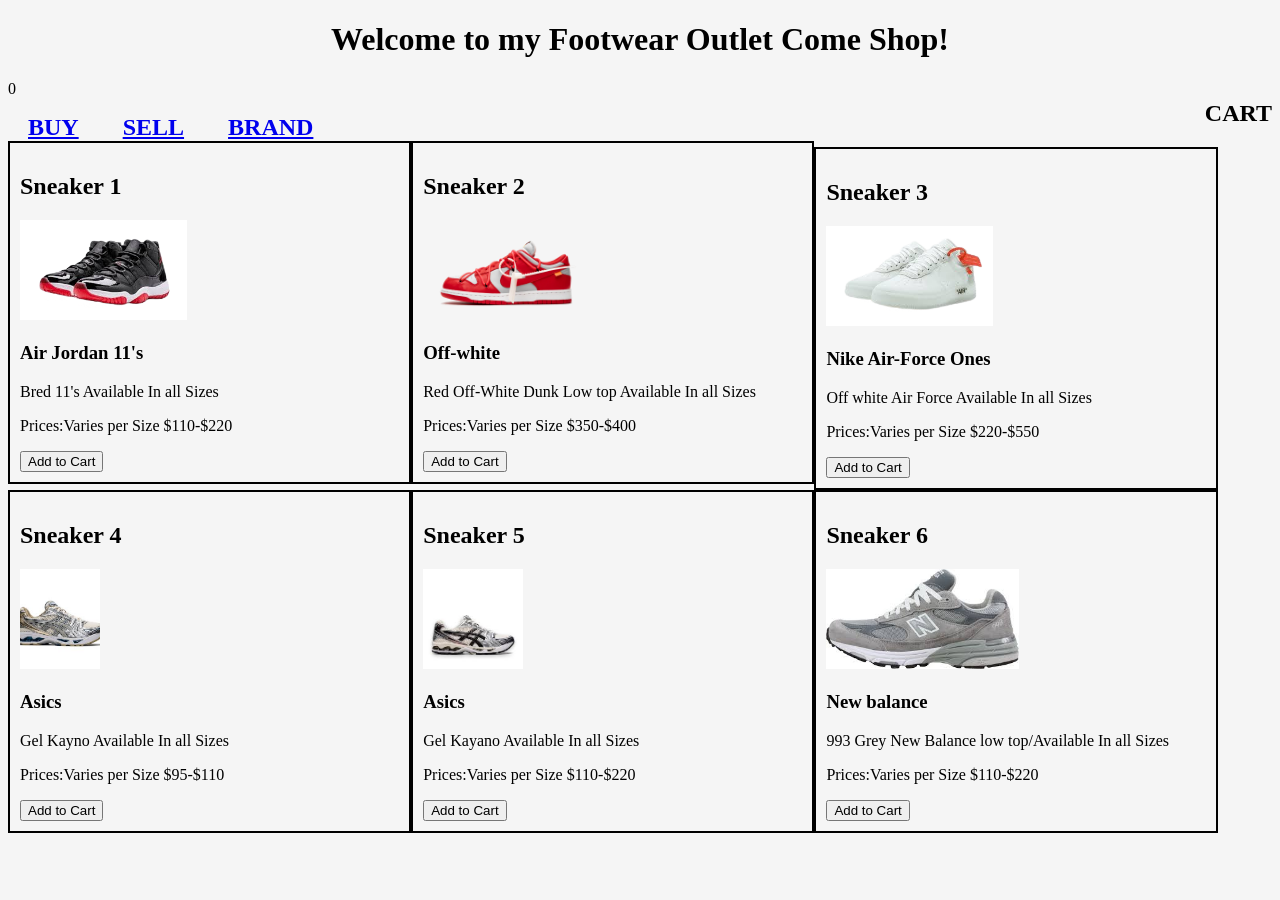
==== index.html @ bad363c3 "Add files via upload" ====
<!Doctype html>
 <html lang = "en">
 <head>
     <link rel="stylesheet" type="text/css" href="Footwear.css">
     <script src = "Footwear.js"></script>
     <meta name="viewport" content="width=device-width, initial-scale=1.0">
 <title>Footwear Outlet</title> 
     <!reference Inspo behind site/ https://www.youtube.com/watch?v=NF-n-i8uE6Q->
 </head>
 <body>
     <!tag that holds the title of website->
 <h1 class="Welcome">Welcome to my Footwear Outlet Come Shop!                </h1>
     <h2 class= "cart">CART</h2>
     <p id="amountitem">0</p>
     <!Nav that holds the titles at top that will have drop down bar->
     <nav>  
        <h1><a href="Buyer'sPage.html">BUY</a></h1>
     <h1><a href="Seller'sPage.html">SELL</a></h1> 
     <h1><a href="Footwear.html">BRAND</a></h1> 
     </nav>
     <!Div that puts items on top of eachother->
<div>
    <!Box that holds shoes 1-3->
 <div class = "Footwear"> 
     <div class = "item">
         <div class="s1">
             <!Picture reference/ https://www.goat.com/sneakers/air-jordan-11-retro-bred-378037-061->
         <h2> Sneaker 1</h2>
         <img src = "s1.png" alt="Shoe 1" height="100">
         <h3>Air Jordan 11's</h3>
         <p> Bred 11's Available In all Sizes</p>
         <p> Prices:Varies per Size $110-$220</p>
         <button type="button" onclick="Cart()">Add to Cart</button>
             
         </div>
     <!Picture reference/ https://www.farfetch.com/shopping/men/nike-x-off-white-dunk-low-university-red-sneakers-item-14658543.aspx->
         <div class="s2">
             <h2> Sneaker 2</h2>
         <img src = "s2.png" alt="Shoe 2" height="100">
         <h3> Off-white</h3>
         <p> Red Off-White Dunk Low top Available In all Sizes</p>
         <p> Prices:Varies per Size $350-$400</p>
             <button type="button" onclick="Cart()">Add to Cart</button>
         </div>
   <!Buttons added and having each in specific boxes->
         <!Picture reference/ https://www.pngegg.com/en/png-oaehv#google_vignette->
         <div class="s3">
         <h2> Sneaker 3</h2>
         <img src = "s3.png" alt="Shoe 3" height="100">
         <h3> Nike Air-Force Ones</h3>
         <p> Off white Air Force Available In all Sizes</p>
         <p> Prices:Varies per Size $220-$550</p>
             <button type="button" onclick="Cart()">Add to Cart</button>
         </div>
         </div>
     <div>
         <!Div that puts items on top of eachother->
    <div class="item">
     <div class = "s1">
         <!Box that holds shoes 4-6->
         <!Picture reference/ ->
         <h2> Sneaker 4</h2>
         <img src = "s4.png" alt="Shoe 4" height="100">
         <h3> Asics</h3>
         <p>  Gel Kayno Available In all Sizes</p>
         <p> Prices:Varies per Size $95-$110</p>
         <button type="button" onclick="Cart()">Add to Cart</button>
         </div>
     
     <div class = "s2">
         <!Picture reference/ asics png gel keyano blue gold->
         <h2> Sneaker 5</h2>
         <img src = "s5.png" alt="Shoe 5" height="100">
         <h3> Asics</h3>
         <p> Gel Kayano Available In all Sizes</p>
         <p> Prices:Varies per Size $110-$220</p>
         <button type="button" onclick="Cart()">Add to Cart</button>
         </div>
        
     
     <div class = "s3">
         <!Picture reference/ asics png gel keyano black->
          <h2> Sneaker 6</h2>
         <img src = "s6.png" alt="Shoe 6" height="100">
         <h3> New balance</h3>
         <p> 993 Grey New Balance low top/Available In all Sizes</p>
         <p> Prices:Varies per Size $110-$220</p> 
         <button type="button" onclick="Cart()">Add to Cart</button>
         </div>
         </div>
     </div>
    </div>
     </div>
    
 </body>
 </html>
---- Footwear.css ----
body{
    background-color:whitesmoke;
}
/*This is giving the background this smokey white color*/

.cart{
    float:right;
}
.Welcome{
    text-align: center;
}
h1{
    
}
nav h1{text-align:center;display:inline;padding-left:20px;padding-right:20px;margin:auto}

/*This is the padding and centering of the sneaker boxes for all pages*/
.s1 {
    float: left; width:30%;padding:10px;border:2px black solid
        
}
.s2 {
    float: left; width:30%;padding:10px;border:2px black solid
        
}

.s3 {
    float: left; width:30%;padding:10px;border:2px black solid
        
}
.s4 {
    float: left; width:50%;padding:15px;border:6px black solid
        
}
.s8{
    float: left; width:50%;padding:15px;border:6px black solid
        
}
/* this is giving to boxes specific widths and allowing for it to be accessablie on moblie device*/
@media only screen and (max-width: 600px) {
  image {
    width:98%;height:200px;
      
  }
    .s1 {
    float: left; width:98%;padding:10px;border:2px black solid
        
}
.s2 {
    float: left; width:98%;padding:10px;border:2px black solid
        
}

.s3 {
    float: left; width:98%;padding:10px;border:2px black solid
        
}
.s4 {
    float: left; width:98%;padding:15px;border:6px black solid
        
}
.s8{
    float: left; width:98%;padding:15px;border:6px black solid
        
}
}
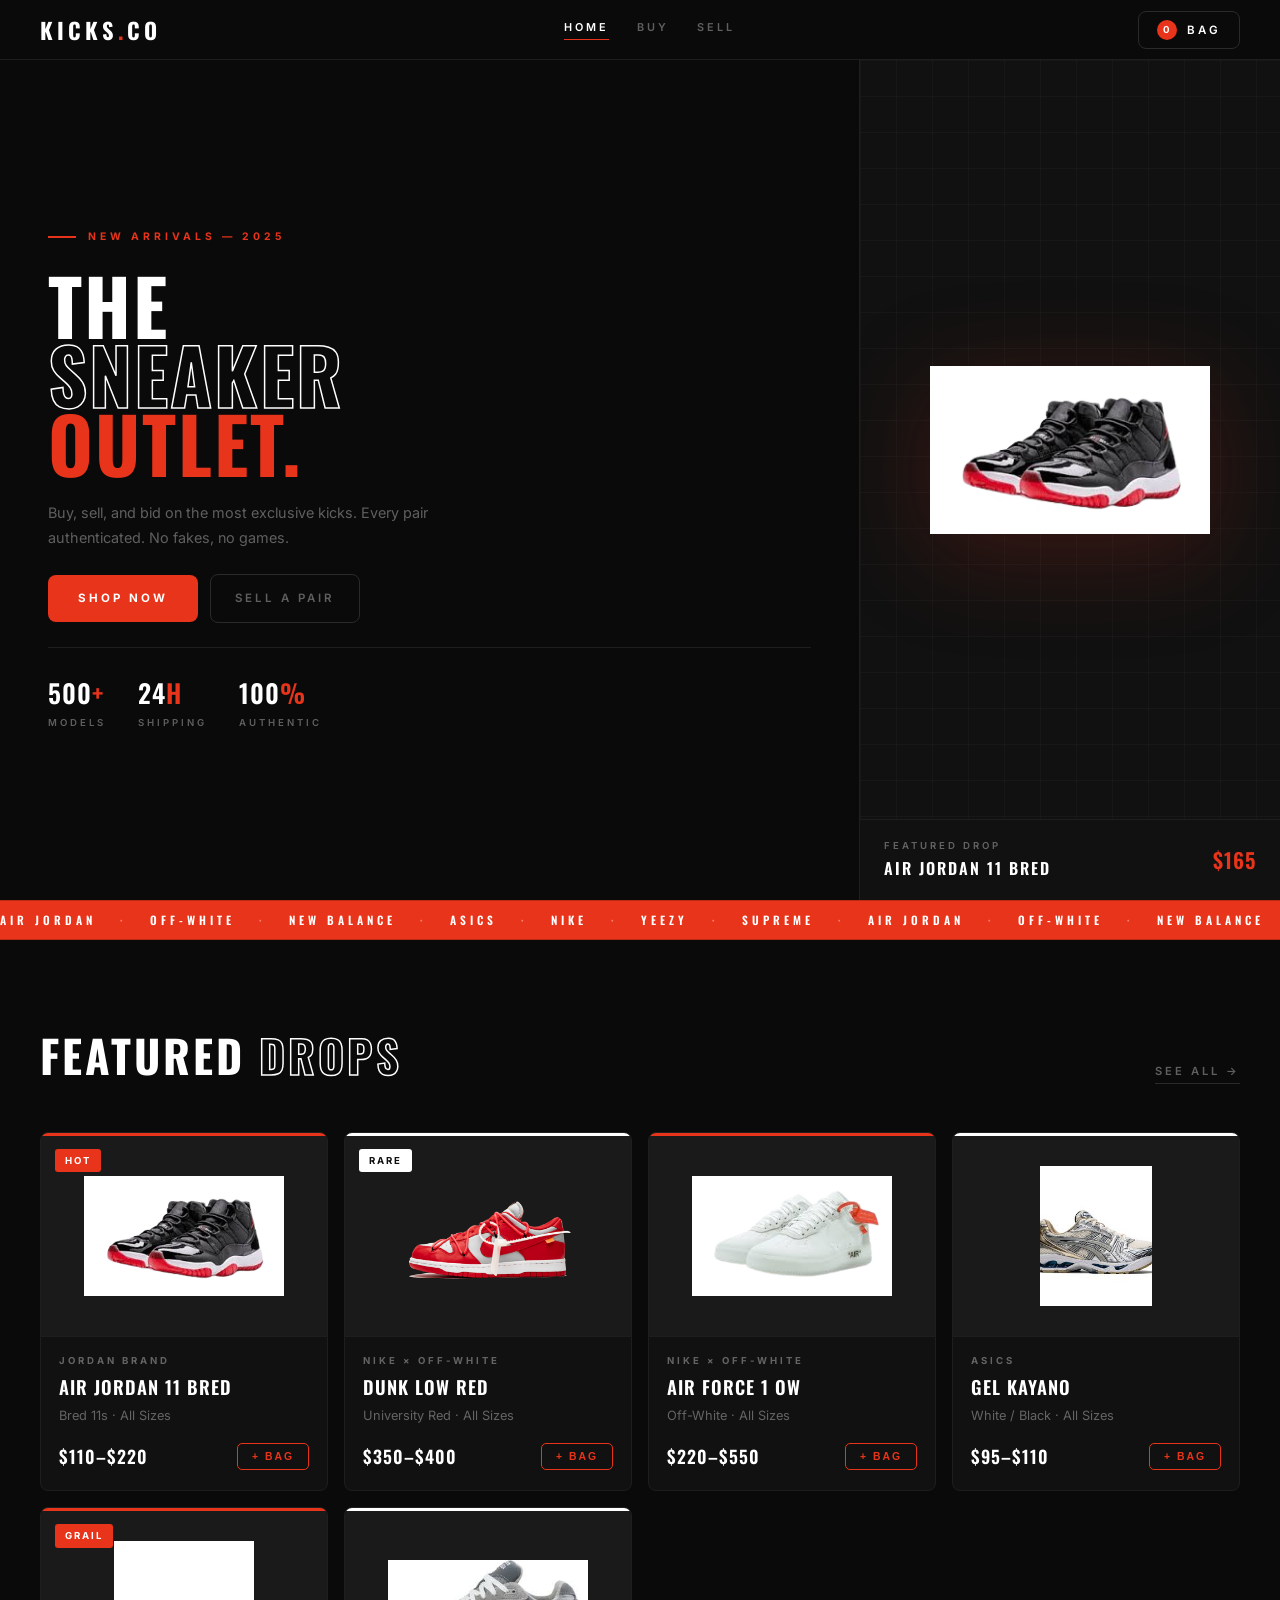
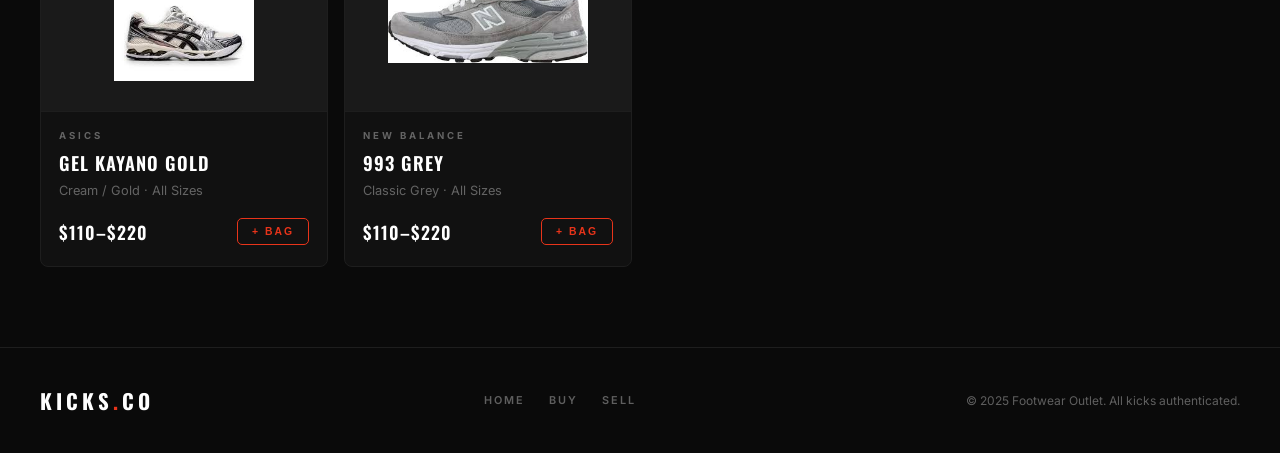
==== commit 1170b99b: "Add files via upload" ====
--- a/index.html
+++ b/index.html
@@ -1,97 +1,219 @@
- <!Doctype html>
- <html lang = "en">
- <head>
-     <link rel="stylesheet" type="text/css" href="Footwear.css">
-     <script src = "Footwear.js"></script>
-     <meta name="viewport" content="width=device-width, initial-scale=1.0">
- <title>Footwear Outlet</title> 
-     <!reference Inspo behind site/ https://www.youtube.com/watch?v=NF-n-i8uE6Q->
- </head>
- <body>
-     <!tag that holds the title of website->
- <h1 class="Welcome">Welcome to my Footwear Outlet Come Shop!                </h1>
-     <h2 class= "cart">CART</h2>
-     <p id="amountitem">0</p>
-     <!Nav that holds the titles at top that will have drop down bar->
-     <nav>  
-        <h1><a href="Buyer'sPage.html">BUY</a></h1>
-     <h1><a href="Seller'sPage.html">SELL</a></h1> 
-     <h1><a href="Footwear.html">BRAND</a></h1> 
-     </nav>
-     <!Div that puts items on top of eachother->
-<div>
-    <!Box that holds shoes 1-3->
- <div class = "Footwear"> 
-     <div class = "item">
-         <div class="s1">
-             <!Picture reference/ https://www.goat.com/sneakers/air-jordan-11-retro-bred-378037-061->
-         <h2> Sneaker 1</h2>
-         <img src = "s1.png" alt="Shoe 1" height="100">
-         <h3>Air Jordan 11's</h3>
-         <p> Bred 11's Available In all Sizes</p>
-         <p> Prices:Varies per Size $110-$220</p>
-         <button type="button" onclick="Cart()">Add to Cart</button>
-             
-         </div>
-     <!Picture reference/ https://www.farfetch.com/shopping/men/nike-x-off-white-dunk-low-university-red-sneakers-item-14658543.aspx->
-         <div class="s2">
-             <h2> Sneaker 2</h2>
-         <img src = "s2.png" alt="Shoe 2" height="100">
-         <h3> Off-white</h3>
-         <p> Red Off-White Dunk Low top Available In all Sizes</p>
-         <p> Prices:Varies per Size $350-$400</p>
-             <button type="button" onclick="Cart()">Add to Cart</button>
-         </div>
-   <!Buttons added and having each in specific boxes->
-         <!Picture reference/ https://www.pngegg.com/en/png-oaehv#google_vignette->
-         <div class="s3">
-         <h2> Sneaker 3</h2>
-         <img src = "s3.png" alt="Shoe 3" height="100">
-         <h3> Nike Air-Force Ones</h3>
-         <p> Off white Air Force Available In all Sizes</p>
-         <p> Prices:Varies per Size $220-$550</p>
-             <button type="button" onclick="Cart()">Add to Cart</button>
-         </div>
-         </div>
-     <div>
-         <!Div that puts items on top of eachother->
-    <div class="item">
-     <div class = "s1">
-         <!Box that holds shoes 4-6->
-         <!Picture reference/ ->
-         <h2> Sneaker 4</h2>
-         <img src = "s4.png" alt="Shoe 4" height="100">
-         <h3> Asics</h3>
-         <p>  Gel Kayno Available In all Sizes</p>
-         <p> Prices:Varies per Size $95-$110</p>
-         <button type="button" onclick="Cart()">Add to Cart</button>
-         </div>
-     
-     <div class = "s2">
-         <!Picture reference/ asics png gel keyano blue gold->
-         <h2> Sneaker 5</h2>
-         <img src = "s5.png" alt="Shoe 5" height="100">
-         <h3> Asics</h3>
-         <p> Gel Kayano Available In all Sizes</p>
-         <p> Prices:Varies per Size $110-$220</p>
-         <button type="button" onclick="Cart()">Add to Cart</button>
-         </div>
-        
-     
-     <div class = "s3">
-         <!Picture reference/ asics png gel keyano black->
-          <h2> Sneaker 6</h2>
-         <img src = "s6.png" alt="Shoe 6" height="100">
-         <h3> New balance</h3>
-         <p> 993 Grey New Balance low top/Available In all Sizes</p>
-         <p> Prices:Varies per Size $110-$220</p> 
-         <button type="button" onclick="Cart()">Add to Cart</button>
-         </div>
-         </div>
-     </div>
-    </div>
-     </div>
-    
- </body>
- </html>
-   +<!DOCTYPE html>
+<html lang="en">
+<head>
+  <meta charset="UTF-8">
+  <meta name="viewport" content="width=device-width, initial-scale=1.0">
+  <title>Footwear Outlet</title>
+  <link rel="preconnect" href="https://fonts.googleapis.com">
+  <link href="https://fonts.googleapis.com/css2?family=Inter:wght@400;500;600;700;800;900&family=Oswald:wght@500;600;700&display=swap" rel="stylesheet">
+  <link rel="stylesheet" href="Footwear.css">
+</head>
+<body>
+
+<div class="cart-overlay" id="cartOverlay" onclick="toggleCart()"></div>
+<aside class="cart-sidebar" id="cartSidebar">
+  <div class="cart-header">
+    <h2>YOUR BAG</h2>
+    <button class="close-cart" onclick="toggleCart()">✕</button>
+  </div>
+  <div class="cart-items" id="cartItems">
+    <p class="empty-cart-msg">Nothing in the bag yet.</p>
+  </div>
+  <div class="cart-footer">
+    <div class="cart-total"><span>TOTAL</span><span id="cartTotal">$0</span></div>
+    <button class="checkout-btn">CHECKOUT</button>
+  </div>
+</aside>
+
+<nav class="navbar">
+  <div class="nav-logo">KICKS<span>.</span>CO</div>
+  <div class="nav-links">
+    <a href="index.html" class="active">Home</a>
+    <a href="Buyers_Page.html">Buy</a>
+    <a href="Sellers_Page.html">Sell</a>
+  </div>
+  <button class="cart-btn" onclick="toggleCart()">
+    <span class="cart-dot" id="cartCount">0</span>
+    BAG
+  </button>
+</nav>
+
+<!-- HERO -->
+<section class="hero">
+  <div class="hero-left">
+    <div class="eyebrow">
+      <div class="eyebrow-line"></div>
+      <span class="eyebrow-text">New Arrivals — 2025</span>
+    </div>
+    <h1 class="hero-title">
+      THE<br>
+      <span class="outline">SNEAKER</span><br>
+      <span class="accent">OUTLET.</span>
+    </h1>
+    <p class="hero-desc">Buy, sell, and bid on the most exclusive kicks. Every pair authenticated. No fakes, no games.</p>
+    <div class="hero-btns">
+      <a href="Buyers_Page.html" class="btn-main">Shop Now</a>
+      <a href="Sellers_Page.html" class="btn-sec">Sell a Pair</a>
+    </div>
+    <div class="hero-stats">
+      <div class="stat">
+        <div class="stat-val">500<span>+</span></div>
+        <div class="stat-lbl">Models</div>
+      </div>
+      <div class="stat">
+        <div class="stat-val">24<span>H</span></div>
+        <div class="stat-lbl">Shipping</div>
+      </div>
+      <div class="stat">
+        <div class="stat-val">100<span>%</span></div>
+        <div class="stat-lbl">Authentic</div>
+      </div>
+    </div>
+  </div>
+  <div class="hero-right">
+    <div class="hero-right-top">
+      <img src="s1.png" alt="Featured Sneaker" class="hero-shoe-img">
+    </div>
+    <div class="hero-right-bottom">
+      <div>
+        <div class="drop-label">Featured Drop</div>
+        <div class="drop-name">Air Jordan 11 Bred</div>
+      </div>
+      <div class="drop-price">$165</div>
+    </div>
+  </div>
+</section>
+
+<!-- MARQUEE -->
+<div class="marquee-bar">
+  <div class="marquee-track">
+    <span>Air Jordan</span><span class="sep">·</span>
+    <span>Off-White</span><span class="sep">·</span>
+    <span>New Balance</span><span class="sep">·</span>
+    <span>Asics</span><span class="sep">·</span>
+    <span>Nike</span><span class="sep">·</span>
+    <span>Yeezy</span><span class="sep">·</span>
+    <span>Supreme</span><span class="sep">·</span>
+    <span>Air Jordan</span><span class="sep">·</span>
+    <span>Off-White</span><span class="sep">·</span>
+    <span>New Balance</span><span class="sep">·</span>
+    <span>Asics</span><span class="sep">·</span>
+    <span>Nike</span><span class="sep">·</span>
+    <span>Yeezy</span><span class="sep">·</span>
+    <span>Supreme</span><span class="sep">·</span>
+  </div>
+</div>
+
+<!-- PRODUCTS -->
+<section class="products-section">
+  <div class="section-header">
+    <h2 class="section-title">FEATURED <span class="title-outline">DROPS</span></h2>
+    <a href="Buyers_Page.html" class="see-all">See All →</a>
+  </div>
+  <div class="products-grid">
+
+    <div class="shoe-card">
+      <div class="card-accent" style="background:#e8341a;"></div>
+      <div class="card-badge">HOT</div>
+      <div class="card-img-wrap"><img src="s1.png" alt="Air Jordan 11 Bred"></div>
+      <div class="card-body">
+        <span class="card-brand">JORDAN BRAND</span>
+        <h3>Air Jordan 11 Bred</h3>
+        <p>Bred 11s · All Sizes</p>
+        <div class="card-footer-row">
+          <span class="card-price">$110–$220</span>
+          <button class="add-btn" onclick="addToCart('Air Jordan 11 Bred', 165)">+ BAG</button>
+        </div>
+      </div>
+    </div>
+
+    <div class="shoe-card">
+      <div class="card-accent" style="background:#fff;"></div>
+      <div class="card-badge" style="background:#fff;color:#111;">RARE</div>
+      <div class="card-img-wrap"><img src="s2.png" alt="Off-White Dunk Low"></div>
+      <div class="card-body">
+        <span class="card-brand">NIKE × OFF-WHITE</span>
+        <h3>Dunk Low Red</h3>
+        <p>University Red · All Sizes</p>
+        <div class="card-footer-row">
+          <span class="card-price">$350–$400</span>
+          <button class="add-btn" onclick="addToCart('Off-White Dunk Low', 375)">+ BAG</button>
+        </div>
+      </div>
+    </div>
+
+    <div class="shoe-card">
+      <div class="card-accent" style="background:#e8341a;"></div>
+      <div class="card-img-wrap"><img src="s3.png" alt="Off-White Air Force 1"></div>
+      <div class="card-body">
+        <span class="card-brand">NIKE × OFF-WHITE</span>
+        <h3>Air Force 1 OW</h3>
+        <p>Off-White · All Sizes</p>
+        <div class="card-footer-row">
+          <span class="card-price">$220–$550</span>
+          <button class="add-btn" onclick="addToCart('Off-White Air Force 1', 385)">+ BAG</button>
+        </div>
+      </div>
+    </div>
+
+    <div class="shoe-card">
+      <div class="card-accent" style="background:#fff;"></div>
+      <div class="card-img-wrap"><img src="s4.png" alt="Asics Gel Kayano"></div>
+      <div class="card-body">
+        <span class="card-brand">ASICS</span>
+        <h3>Gel Kayano</h3>
+        <p>White / Black · All Sizes</p>
+        <div class="card-footer-row">
+          <span class="card-price">$95–$110</span>
+          <button class="add-btn" onclick="addToCart('Asics Gel Kayano', 102)">+ BAG</button>
+        </div>
+      </div>
+    </div>
+
+    <div class="shoe-card">
+      <div class="card-accent" style="background:#e8341a;"></div>
+      <div class="card-badge">GRAIL</div>
+      <div class="card-img-wrap"><img src="s5.png" alt="Asics Gel Kayano Gold"></div>
+      <div class="card-body">
+        <span class="card-brand">ASICS</span>
+        <h3>Gel Kayano Gold</h3>
+        <p>Cream / Gold · All Sizes</p>
+        <div class="card-footer-row">
+          <span class="card-price">$110–$220</span>
+          <button class="add-btn" onclick="addToCart('Asics Gel Kayano Gold', 165)">+ BAG</button>
+        </div>
+      </div>
+    </div>
+
+    <div class="shoe-card">
+      <div class="card-accent" style="background:#fff;"></div>
+      <div class="card-img-wrap"><img src="s6.png" alt="New Balance 993"></div>
+      <div class="card-body">
+        <span class="card-brand">NEW BALANCE</span>
+        <h3>993 Grey</h3>
+        <p>Classic Grey · All Sizes</p>
+        <div class="card-footer-row">
+          <span class="card-price">$110–$220</span>
+          <button class="add-btn" onclick="addToCart('New Balance 993', 165)">+ BAG</button>
+        </div>
+      </div>
+    </div>
+
+  </div>
+</section>
+
+<footer class="site-footer">
+  <div class="footer-inner">
+    <div class="footer-logo">KICKS<span>.</span>CO</div>
+    <div class="footer-links">
+      <a href="index.html">Home</a>
+      <a href="Buyers_Page.html">Buy</a>
+      <a href="Sellers_Page.html">Sell</a>
+    </div>
+    <p class="footer-copy">© 2025 Footwear Outlet. All kicks authenticated.</p>
+  </div>
+</footer>
+
+<script src="Footwear.js"></script>
+</body>
+</html>
--- a/Footwear.css
+++ b/Footwear.css
@@ -1,76 +1,901 @@
-body{
-    background-color:whitesmoke;
-}
-/*This is giving the background this smokey white color*/
-
-.cart{
-    float:right;
-}
-.Welcome{
-    text-align: center;
-}
-h1{
-    
-}
-nav h1{text-align:center;display:inline;padding-left:20px;padding-right:20px;margin:auto}
-
-/*This is the padding and centering of the sneaker boxes for all pages*/
-.s1 {
-    float: left; width:30%;padding:10px;border:2px black solid
-        
-}
-.s2 {
-    float: left; width:30%;padding:10px;border:2px black solid
-        
-}
-
-.s3 {
-    float: left; width:30%;padding:10px;border:2px black solid
-        
-}
-.s4 {
-    float: left; width:50%;padding:15px;border:6px black solid
-        
-}
-.s8{
-    float: left; width:50%;padding:15px;border:6px black solid
-        
-}
-/* this is giving to boxes specific widths and allowing for it to be accessablie on moblie device*/
-@media only screen and (max-width: 600px) {
-  image {
-    width:98%;height:200px;
-      
-  }
-    .s1 {
-    float: left; width:98%;padding:10px;border:2px black solid
-        
-}
-.s2 {
-    float: left; width:98%;padding:10px;border:2px black solid
-        
-}
-
-.s3 {
-    float: left; width:98%;padding:10px;border:2px black solid
-        
-}
-.s4 {
-    float: left; width:98%;padding:15px;border:6px black solid
-        
-}
-.s8{
-    float: left; width:98%;padding:15px;border:6px black solid
-        
-}
-}
-
-
-
-
-
-
-
-
-
-
+/* =============================================
+   KICKS.CO — SHARP TECHY THEME
+   Colors: Black #0a0a0a · Red #e8341a · White #fff
+   Fonts: Oswald (display) · Inter (body)
+============================================= */
+
+:root {
+  --black:   #0a0a0a;
+  --surface: #111111;
+  --surface2:#1a1a1a;
+  --border:  #1e1e1e;
+  --border2: #2a2a2a;
+  --red:     #e8341a;
+  --white:   #ffffff;
+  --muted:   rgba(255,255,255,0.35);
+  --font-display: 'Oswald', sans-serif;
+  --font-body:    'Inter', sans-serif;
+  --radius: 8px;
+  --ease: 0.2s cubic-bezier(0.4,0,0.2,1);
+}
+
+*, *::before, *::after { box-sizing: border-box; margin: 0; padding: 0; }
+html { scroll-behavior: smooth; }
+
+body {
+  background: var(--black);
+  color: var(--white);
+  font-family: var(--font-body);
+  font-size: 16px;
+  line-height: 1.6;
+  overflow-x: hidden;
+}
+
+a { color: inherit; text-decoration: none; }
+
+/* =============================================
+   NAVBAR
+============================================= */
+.navbar {
+  position: sticky;
+  top: 0;
+  z-index: 100;
+  display: flex;
+  align-items: center;
+  justify-content: space-between;
+  padding: 0 40px;
+  height: 60px;
+  background: var(--black);
+  border-bottom: 1px solid var(--border);
+}
+
+.nav-logo {
+  font-family: var(--font-display);
+  font-size: 1.4rem;
+  font-weight: 700;
+  letter-spacing: 4px;
+  color: var(--white);
+  text-transform: uppercase;
+}
+.nav-logo span { color: var(--red); }
+
+.nav-links { display: flex; gap: 28px; }
+.nav-links a {
+  font-size: 0.68rem;
+  font-weight: 600;
+  letter-spacing: 3px;
+  color: var(--muted);
+  text-transform: uppercase;
+  transition: color var(--ease);
+  padding-bottom: 3px;
+  border-bottom: 1px solid transparent;
+}
+.nav-links a:hover { color: var(--white); }
+.nav-links a.active { color: var(--white); border-bottom-color: var(--red); }
+
+.cart-btn {
+  display: flex;
+  align-items: center;
+  gap: 10px;
+  background: transparent;
+  border: 1px solid var(--border2);
+  color: var(--white);
+  font-family: var(--font-body);
+  font-size: 0.72rem;
+  font-weight: 600;
+  letter-spacing: 3px;
+  text-transform: uppercase;
+  padding: 8px 18px;
+  border-radius: var(--radius);
+  cursor: pointer;
+  transition: border-color var(--ease);
+}
+.cart-btn:hover { border-color: var(--red); }
+
+.cart-dot {
+  width: 20px; height: 20px;
+  background: var(--red);
+  border-radius: 50%;
+  display: flex;
+  align-items: center;
+  justify-content: center;
+  font-size: 0.6rem;
+  font-weight: 700;
+  color: var(--white);
+}
+
+/* =============================================
+   CART SIDEBAR
+============================================= */
+.cart-overlay {
+  position: fixed; inset: 0;
+  background: rgba(0,0,0,0.7);
+  z-index: 199;
+  opacity: 0; pointer-events: none;
+  transition: opacity var(--ease);
+}
+.cart-overlay.open { opacity: 1; pointer-events: all; }
+
+.cart-sidebar {
+  position: fixed;
+  top: 0; right: 0;
+  width: 380px; max-width: 100vw;
+  height: 100vh;
+  background: var(--surface);
+  border-left: 1px solid var(--border);
+  z-index: 200;
+  display: flex;
+  flex-direction: column;
+  transform: translateX(100%);
+  transition: transform 0.32s cubic-bezier(0.4,0,0.2,1);
+}
+.cart-sidebar.open { transform: translateX(0); }
+
+.cart-header {
+  display: flex;
+  justify-content: space-between;
+  align-items: center;
+  padding: 22px 28px;
+  border-bottom: 1px solid var(--border);
+}
+.cart-header h2 {
+  font-family: var(--font-display);
+  font-size: 1.3rem;
+  font-weight: 600;
+  letter-spacing: 4px;
+  color: var(--white);
+}
+.close-cart {
+  background: none; border: none;
+  color: var(--muted); font-size: 1.1rem;
+  cursor: pointer; transition: color var(--ease);
+}
+.close-cart:hover { color: var(--white); }
+
+.cart-items {
+  flex: 1; overflow-y: auto;
+  padding: 20px 28px;
+  display: flex; flex-direction: column; gap: 12px;
+}
+
+.empty-cart-msg {
+  color: var(--muted);
+  text-align: center;
+  margin-top: 60px;
+  font-size: 0.9rem;
+}
+
+.cart-item {
+  display: flex;
+  justify-content: space-between;
+  align-items: center;
+  background: var(--surface2);
+  border-radius: var(--radius);
+  padding: 14px 16px;
+  border-left: 3px solid var(--red);
+  animation: slideIn 0.22s ease;
+}
+@keyframes slideIn {
+  from { opacity: 0; transform: translateX(16px); }
+  to   { opacity: 1; transform: translateX(0); }
+}
+.cart-item-name { font-weight: 600; font-size: 0.88rem; }
+.cart-item-price { color: var(--red); font-weight: 700; font-size: 0.85rem; margin-top: 2px; }
+.cart-item-remove {
+  background: none; border: none;
+  color: var(--muted); cursor: pointer;
+  font-size: 1rem; margin-left: 12px;
+  transition: color var(--ease);
+}
+.cart-item-remove:hover { color: var(--red); }
+
+.cart-footer {
+  padding: 22px 28px;
+  border-top: 1px solid var(--border);
+  display: flex; flex-direction: column; gap: 14px;
+}
+.cart-total {
+  display: flex;
+  justify-content: space-between;
+  font-size: 0.72rem;
+  font-weight: 700;
+  letter-spacing: 3px;
+  text-transform: uppercase;
+  color: var(--muted);
+}
+.cart-total span:last-child {
+  font-family: var(--font-display);
+  font-size: 1.6rem;
+  color: var(--white);
+  letter-spacing: 2px;
+}
+
+.checkout-btn {
+  background: var(--red);
+  color: var(--white);
+  font-family: var(--font-body);
+  font-size: 0.72rem;
+  font-weight: 700;
+  letter-spacing: 3px;
+  text-transform: uppercase;
+  border: none;
+  border-radius: var(--radius);
+  padding: 16px;
+  cursor: pointer;
+  transition: opacity var(--ease);
+}
+.checkout-btn:hover { opacity: 0.85; }
+
+/* =============================================
+   HERO
+============================================= */
+.hero {
+  display: grid;
+  grid-template-columns: 1fr 420px;
+  min-height: calc(100vh - 60px);
+  max-height: 700px;
+}
+
+.hero-left {
+  padding: 60px 48px;
+  display: flex;
+  flex-direction: column;
+  justify-content: center;
+  gap: 24px;
+  border-right: 1px solid var(--border);
+}
+
+.eyebrow {
+  display: flex;
+  align-items: center;
+  gap: 12px;
+}
+.eyebrow-line {
+  width: 28px; height: 2px;
+  background: var(--red);
+  flex-shrink: 0;
+}
+.eyebrow-text {
+  font-size: 0.65rem;
+  font-weight: 700;
+  letter-spacing: 4px;
+  color: var(--red);
+  text-transform: uppercase;
+}
+
+.hero-title {
+  font-family: var(--font-display);
+  font-size: clamp(3.5rem, 6vw, 5.5rem);
+  font-weight: 700;
+  line-height: 0.9;
+  letter-spacing: 2px;
+  text-transform: uppercase;
+  color: var(--white);
+}
+.hero-title .outline {
+  -webkit-text-stroke: 1.5px var(--white);
+  color: transparent;
+}
+.hero-title .accent { color: var(--red); }
+
+.hero-desc {
+  font-size: 0.9rem;
+  color: var(--muted);
+  line-height: 1.7;
+  max-width: 400px;
+  font-weight: 400;
+}
+
+.hero-btns { display: flex; gap: 12px; align-items: center; }
+
+.btn-main {
+  display: inline-block;
+  background: var(--red);
+  color: var(--white);
+  font-family: var(--font-body);
+  font-size: 0.72rem;
+  font-weight: 700;
+  letter-spacing: 3px;
+  text-transform: uppercase;
+  padding: 14px 30px;
+  border-radius: var(--radius);
+  border: none;
+  cursor: pointer;
+  transition: opacity var(--ease), transform var(--ease);
+}
+.btn-main:hover { opacity: 0.85; transform: scale(0.97); }
+
+.btn-sec {
+  display: inline-block;
+  background: transparent;
+  color: var(--muted);
+  font-family: var(--font-body);
+  font-size: 0.72rem;
+  font-weight: 600;
+  letter-spacing: 3px;
+  text-transform: uppercase;
+  padding: 14px 24px;
+  border-radius: var(--radius);
+  border: 1px solid var(--border2);
+  cursor: pointer;
+  transition: border-color var(--ease), color var(--ease);
+}
+.btn-sec:hover { border-color: var(--white); color: var(--white); }
+
+.hero-stats {
+  display: flex;
+  gap: 32px;
+  padding-top: 24px;
+  border-top: 1px solid var(--border);
+}
+.stat-val {
+  font-family: var(--font-display);
+  font-size: 1.6rem;
+  font-weight: 600;
+  color: var(--white);
+  letter-spacing: 1px;
+}
+.stat-val span { color: var(--red); }
+.stat-lbl {
+  font-size: 0.6rem;
+  font-weight: 600;
+  letter-spacing: 3px;
+  text-transform: uppercase;
+  color: var(--muted);
+  margin-top: 3px;
+}
+
+/* hero right panel */
+.hero-right {
+  background: var(--surface);
+  display: flex;
+  flex-direction: column;
+}
+
+.hero-right-top {
+  flex: 1;
+  display: flex;
+  align-items: center;
+  justify-content: center;
+  padding: 40px 28px 20px;
+  position: relative;
+  overflow: hidden;
+}
+
+.hero-right-top::before {
+  content: '';
+  position: absolute; inset: 0;
+  background-image:
+    linear-gradient(rgba(255,255,255,0.025) 1px, transparent 1px),
+    linear-gradient(90deg, rgba(255,255,255,0.025) 1px, transparent 1px);
+  background-size: 36px 36px;
+}
+
+.hero-shoe-img {
+  width: 100%;
+  max-width: 280px;
+  object-fit: contain;
+  position: relative;
+  z-index: 2;
+  filter: drop-shadow(0 20px 50px rgba(232,52,26,0.2));
+  animation: floatShoe 3.5s ease-in-out infinite;
+}
+@keyframes floatShoe {
+  0%,100% { transform: translateY(0) rotate(-8deg); }
+  50%      { transform: translateY(-16px) rotate(-8deg); }
+}
+
+.hero-right-bottom {
+  border-top: 1px solid var(--border);
+  padding: 18px 24px;
+  display: flex;
+  align-items: center;
+  justify-content: space-between;
+}
+.drop-label {
+  font-size: 0.6rem;
+  font-weight: 600;
+  letter-spacing: 3px;
+  text-transform: uppercase;
+  color: var(--muted);
+  margin-bottom: 3px;
+}
+.drop-name {
+  font-family: var(--font-display);
+  font-size: 1rem;
+  font-weight: 600;
+  letter-spacing: 2px;
+  text-transform: uppercase;
+  color: var(--white);
+}
+.drop-price {
+  font-family: var(--font-display);
+  font-size: 1.3rem;
+  font-weight: 600;
+  color: var(--red);
+  letter-spacing: 1px;
+}
+
+/* =============================================
+   MARQUEE
+============================================= */
+.marquee-bar {
+  background: var(--red);
+  overflow: hidden;
+  padding: 10px 0;
+  border-top: 1px solid rgba(0,0,0,0.2);
+  border-bottom: 1px solid rgba(0,0,0,0.2);
+}
+.marquee-track {
+  display: flex;
+  gap: 24px;
+  width: max-content;
+  animation: marquee 20s linear infinite;
+}
+@keyframes marquee {
+  from { transform: translateX(0); }
+  to   { transform: translateX(-50%); }
+}
+.marquee-track span {
+  font-family: var(--font-display);
+  font-size: 0.72rem;
+  font-weight: 600;
+  letter-spacing: 4px;
+  color: var(--white);
+  text-transform: uppercase;
+  white-space: nowrap;
+}
+.marquee-track .sep { opacity: 0.4; }
+
+/* =============================================
+   PRODUCTS
+============================================= */
+.products-section {
+  padding: 80px 40px;
+  max-width: 1300px;
+  margin: 0 auto;
+}
+
+.section-header {
+  display: flex;
+  align-items: baseline;
+  justify-content: space-between;
+  margin-bottom: 40px;
+}
+.section-title {
+  font-family: var(--font-display);
+  font-size: clamp(2rem, 3.5vw, 2.8rem);
+  font-weight: 700;
+  letter-spacing: 3px;
+  text-transform: uppercase;
+  color: var(--white);
+}
+.title-outline {
+  -webkit-text-stroke: 1.5px var(--white);
+  color: transparent;
+}
+.see-all {
+  font-size: 0.7rem;
+  font-weight: 600;
+  letter-spacing: 3px;
+  text-transform: uppercase;
+  color: var(--muted);
+  border-bottom: 1px solid var(--border2);
+  padding-bottom: 2px;
+  transition: color var(--ease), border-color var(--ease);
+}
+.see-all:hover { color: var(--red); border-color: var(--red); }
+
+.products-grid {
+  display: grid;
+  grid-template-columns: repeat(auto-fill, minmax(280px, 1fr));
+  gap: 16px;
+}
+
+.shoe-card {
+  background: var(--surface);
+  border: 1px solid var(--border);
+  border-radius: var(--radius);
+  overflow: hidden;
+  cursor: pointer;
+  position: relative;
+  transition: transform var(--ease), border-color var(--ease), box-shadow var(--ease);
+}
+.shoe-card:hover {
+  transform: translateY(-4px);
+  border-color: var(--border2);
+  box-shadow: 0 16px 40px rgba(0,0,0,0.4);
+}
+
+.card-accent {
+  height: 3px;
+  width: 100%;
+}
+
+.card-badge {
+  position: absolute;
+  top: 16px; left: 14px;
+  background: var(--red);
+  color: var(--white);
+  font-size: 0.6rem;
+  font-weight: 700;
+  letter-spacing: 2px;
+  text-transform: uppercase;
+  padding: 4px 10px;
+  border-radius: 3px;
+}
+
+.card-img-wrap {
+  background: var(--surface2);
+  padding: 30px 24px;
+  display: flex;
+  align-items: center;
+  justify-content: center;
+  min-height: 190px;
+}
+.card-img-wrap img {
+  width: 100%;
+  max-width: 200px;
+  height: 140px;
+  object-fit: contain;
+  transition: transform 0.35s cubic-bezier(0.4,0,0.2,1);
+}
+.shoe-card:hover .card-img-wrap img { transform: scale(1.07) rotate(-3deg); }
+
+.card-body {
+  padding: 16px 18px 20px;
+  border-top: 1px solid var(--border);
+  display: flex;
+  flex-direction: column;
+  gap: 4px;
+}
+.card-brand {
+  font-size: 0.6rem;
+  font-weight: 700;
+  letter-spacing: 3px;
+  text-transform: uppercase;
+  color: var(--muted);
+}
+.card-body h3 {
+  font-family: var(--font-display);
+  font-size: 1.15rem;
+  font-weight: 600;
+  letter-spacing: 1px;
+  text-transform: uppercase;
+  color: var(--white);
+}
+.card-body p { font-size: 0.8rem; color: var(--muted); }
+
+.card-footer-row {
+  display: flex;
+  justify-content: space-between;
+  align-items: center;
+  margin-top: 12px;
+}
+.card-price {
+  font-family: var(--font-display);
+  font-size: 1.1rem;
+  font-weight: 600;
+  letter-spacing: 1px;
+  color: var(--white);
+}
+.add-btn {
+  background: transparent;
+  color: var(--red);
+  border: 1px solid var(--red);
+  font-size: 0.65rem;
+  font-weight: 700;
+  letter-spacing: 2px;
+  text-transform: uppercase;
+  padding: 7px 14px;
+  border-radius: 5px;
+  cursor: pointer;
+  transition: background var(--ease), color var(--ease);
+}
+.add-btn:hover { background: var(--red); color: var(--white); }
+
+/* =============================================
+   PAGE HERO (inner pages)
+============================================= */
+.page-hero {
+  padding: 80px 48px 56px;
+  border-bottom: 1px solid var(--border);
+  position: relative;
+  overflow: hidden;
+}
+.page-hero::before {
+  content: '';
+  position: absolute; top: 0; right: 0;
+  width: 300px; height: 100%;
+  background: linear-gradient(90deg, transparent, rgba(232,52,26,0.04));
+  pointer-events: none;
+}
+.page-hero .eyebrow { margin-bottom: 16px; }
+.page-hero h1 {
+  font-family: var(--font-display);
+  font-size: clamp(3rem, 7vw, 6rem);
+  font-weight: 700;
+  line-height: 0.9;
+  letter-spacing: 2px;
+  text-transform: uppercase;
+  color: var(--white);
+  margin-bottom: 14px;
+}
+.page-hero h1 .accent { color: var(--red); }
+.page-hero h1 .outline { -webkit-text-stroke: 1.5px var(--white); color: transparent; }
+.page-hero p { color: var(--muted); font-size: 0.9rem; }
+
+/* =============================================
+   FEATURED ITEM (inner pages)
+============================================= */
+.featured-item {
+  display: grid;
+  grid-template-columns: 1fr 1fr;
+  gap: 0;
+  border: 1px solid var(--border);
+  border-radius: var(--radius);
+  overflow: hidden;
+  margin-bottom: 40px;
+}
+
+.featured-img-wrap {
+  background: var(--surface2);
+  display: flex;
+  align-items: center;
+  justify-content: center;
+  padding: 60px 40px;
+  border-right: 1px solid var(--border);
+  position: relative;
+  overflow: hidden;
+  min-height: 360px;
+}
+.featured-img-wrap::before {
+  content: '';
+  position: absolute; inset: 0;
+  background-image:
+    linear-gradient(rgba(255,255,255,0.02) 1px, transparent 1px),
+    linear-gradient(90deg, rgba(255,255,255,0.02) 1px, transparent 1px);
+  background-size: 36px 36px;
+}
+.featured-img-wrap img {
+  width: 100%;
+  max-width: 300px;
+  object-fit: contain;
+  position: relative;
+  z-index: 2;
+  filter: drop-shadow(0 16px 40px rgba(232,52,26,0.15));
+  animation: floatShoe 3.5s ease-in-out infinite;
+}
+
+.featured-details {
+  padding: 40px 36px;
+  display: flex;
+  flex-direction: column;
+  gap: 20px;
+}
+.feat-name {
+  font-family: var(--font-display);
+  font-size: clamp(1.8rem, 3vw, 2.4rem);
+  font-weight: 700;
+  letter-spacing: 2px;
+  text-transform: uppercase;
+  color: var(--white);
+  line-height: 1;
+}
+.feat-desc {
+  font-size: 0.88rem;
+  color: var(--muted);
+  line-height: 1.7;
+}
+.feat-stats {
+  display: flex;
+  border: 1px solid var(--border);
+  border-radius: var(--radius);
+  overflow: hidden;
+}
+.feat-stat {
+  flex: 1;
+  padding: 16px;
+  border-right: 1px solid var(--border);
+}
+.feat-stat:last-child { border-right: none; }
+.feat-stat-label {
+  font-size: 0.6rem;
+  font-weight: 700;
+  letter-spacing: 3px;
+  text-transform: uppercase;
+  color: var(--muted);
+  margin-bottom: 4px;
+}
+.feat-stat-val {
+  font-family: var(--font-display);
+  font-size: 1.2rem;
+  font-weight: 600;
+  letter-spacing: 1px;
+  color: var(--white);
+}
+
+/* size picker */
+.size-picker { display: flex; flex-direction: column; gap: 10px; }
+.size-label {
+  font-size: 0.6rem;
+  font-weight: 700;
+  letter-spacing: 3px;
+  text-transform: uppercase;
+  color: var(--muted);
+}
+.size-grid { display: flex; flex-wrap: wrap; gap: 8px; }
+.size-btn {
+  background: var(--surface2);
+  border: 1px solid var(--border);
+  color: var(--muted);
+  font-family: var(--font-body);
+  font-size: 0.8rem;
+  font-weight: 600;
+  padding: 8px 14px;
+  border-radius: 5px;
+  cursor: pointer;
+  transition: border-color var(--ease), color var(--ease), background var(--ease);
+}
+.size-btn:hover { border-color: var(--white); color: var(--white); }
+.size-btn.selected { background: var(--red); border-color: var(--red); color: var(--white); }
+
+/* bid block */
+.bid-block {
+  display: flex;
+  flex-direction: column;
+  gap: 12px;
+  padding-top: 20px;
+  border-top: 1px solid var(--border);
+}
+.bid-row { display: flex; align-items: center; gap: 10px; }
+.dollar {
+  font-family: var(--font-display);
+  font-size: 1.4rem;
+  color: var(--muted);
+}
+.bid-row input {
+  flex: 1;
+  background: var(--surface2);
+  border: 1px solid var(--border);
+  color: var(--white);
+  font-family: var(--font-body);
+  font-size: 0.95rem;
+  padding: 12px 16px;
+  border-radius: var(--radius);
+  outline: none;
+  transition: border-color var(--ease);
+}
+.bid-row input:focus { border-color: var(--red); }
+.bid-row input::placeholder { color: var(--muted); }
+
+.bid-result { margin-top: 4px; }
+.bid-result-inner {
+  background: rgba(232,52,26,0.06);
+  border: 1px solid rgba(232,52,26,0.3);
+  border-radius: var(--radius);
+  padding: 16px 20px;
+  animation: slideIn 0.22s ease;
+}
+.bid-label-sm {
+  font-size: 0.6rem; font-weight: 700;
+  letter-spacing: 3px; text-transform: uppercase;
+  color: var(--muted); margin-bottom: 4px;
+}
+.bid-amount {
+  font-family: var(--font-display);
+  font-size: 2.2rem;
+  font-weight: 600;
+  color: var(--red);
+  letter-spacing: 2px;
+}
+.bid-note { font-size: 0.8rem; color: var(--muted); margin-top: 4px; }
+
+/* sell form */
+.sell-form-block {
+  border: 1px solid var(--border);
+  border-top: 3px solid var(--red);
+  border-radius: var(--radius);
+  padding: 40px;
+}
+.sell-form-header { margin-bottom: 24px; }
+.sell-form-header h3 {
+  font-family: var(--font-display);
+  font-size: 1.6rem;
+  font-weight: 600;
+  letter-spacing: 3px;
+  text-transform: uppercase;
+  margin-bottom: 6px;
+}
+.sell-form-header p { color: var(--muted); font-size: 0.88rem; }
+
+.sell-form { display: flex; flex-direction: column; gap: 12px; }
+.form-row { display: grid; grid-template-columns: 1fr 1fr; gap: 12px; }
+.sell-input {
+  background: var(--surface2);
+  border: 1px solid var(--border);
+  color: var(--white);
+  font-family: var(--font-body);
+  font-size: 0.9rem;
+  padding: 13px 16px;
+  border-radius: var(--radius);
+  outline: none;
+  width: 100%;
+  transition: border-color var(--ease);
+  resize: vertical;
+}
+.sell-input:focus { border-color: var(--red); }
+.sell-input::placeholder { color: var(--muted); }
+
+.btn-full { width: 100%; margin-top: 6px; }
+.listing-success {
+  color: #18a84a;
+  font-size: 0.85rem;
+  font-weight: 600;
+  letter-spacing: 1px;
+  text-align: center;
+  margin-top: 8px;
+}
+
+/* =============================================
+   FOOTER
+============================================= */
+.site-footer {
+  border-top: 1px solid var(--border);
+  padding: 36px 40px;
+}
+.footer-inner {
+  max-width: 1300px;
+  margin: 0 auto;
+  display: flex;
+  align-items: center;
+  justify-content: space-between;
+  flex-wrap: wrap;
+  gap: 16px;
+}
+.footer-logo {
+  font-family: var(--font-display);
+  font-size: 1.3rem;
+  font-weight: 700;
+  letter-spacing: 4px;
+  color: var(--white);
+}
+.footer-logo span { color: var(--red); }
+.footer-links { display: flex; gap: 24px; }
+.footer-links a {
+  font-size: 0.68rem;
+  font-weight: 600;
+  letter-spacing: 2px;
+  text-transform: uppercase;
+  color: var(--muted);
+  transition: color var(--ease);
+}
+.footer-links a:hover { color: var(--red); }
+.footer-copy { font-size: 0.75rem; color: var(--muted); }
+
+/* =============================================
+   RESPONSIVE
+============================================= */
+@media (max-width: 900px) {
+  .hero { grid-template-columns: 1fr; max-height: none; }
+  .hero-left { padding: 48px 24px; }
+  .hero-right { min-height: 300px; border-left: none; border-top: 1px solid var(--border); }
+  .featured-item { grid-template-columns: 1fr; }
+  .featured-img-wrap { border-right: none; border-bottom: 1px solid var(--border); min-height: 260px; }
+  .featured-details { padding: 28px 24px; }
+  .products-section { padding: 60px 20px; }
+  .page-hero { padding: 60px 24px 40px; }
+  .sell-form-block { padding: 28px 20px; }
+  .navbar { padding: 0 20px; }
+  .form-row { grid-template-columns: 1fr; }
+  .footer-inner { flex-direction: column; align-items: flex-start; gap: 12px; }
+}
+
+@media (max-width: 560px) {
+  .products-grid { grid-template-columns: 1fr; }
+  .hero-title { font-size: 3rem; }
+  .nav-links { gap: 16px; }
+  .feat-stats { flex-direction: column; }
+  .feat-stat { border-right: none; border-bottom: 1px solid var(--border); }
+  .feat-stat:last-child { border-bottom: none; }
+}
